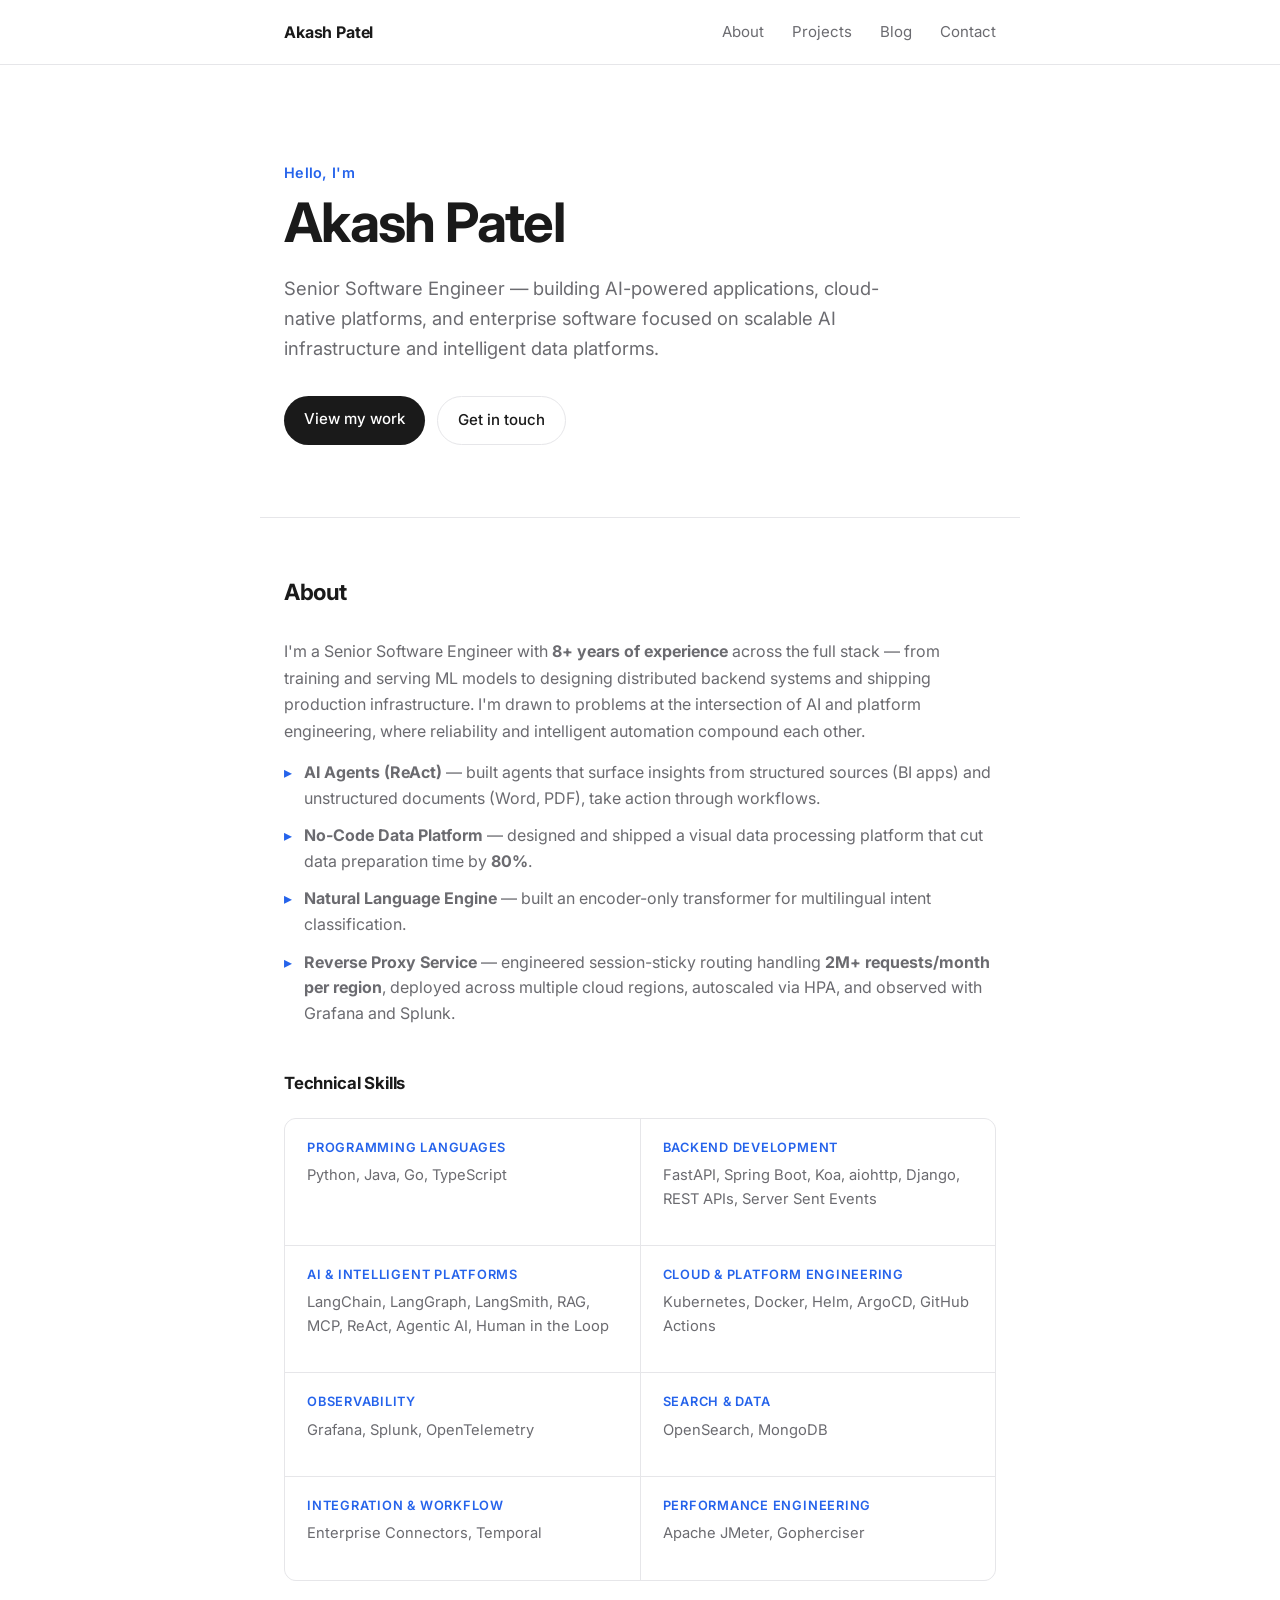
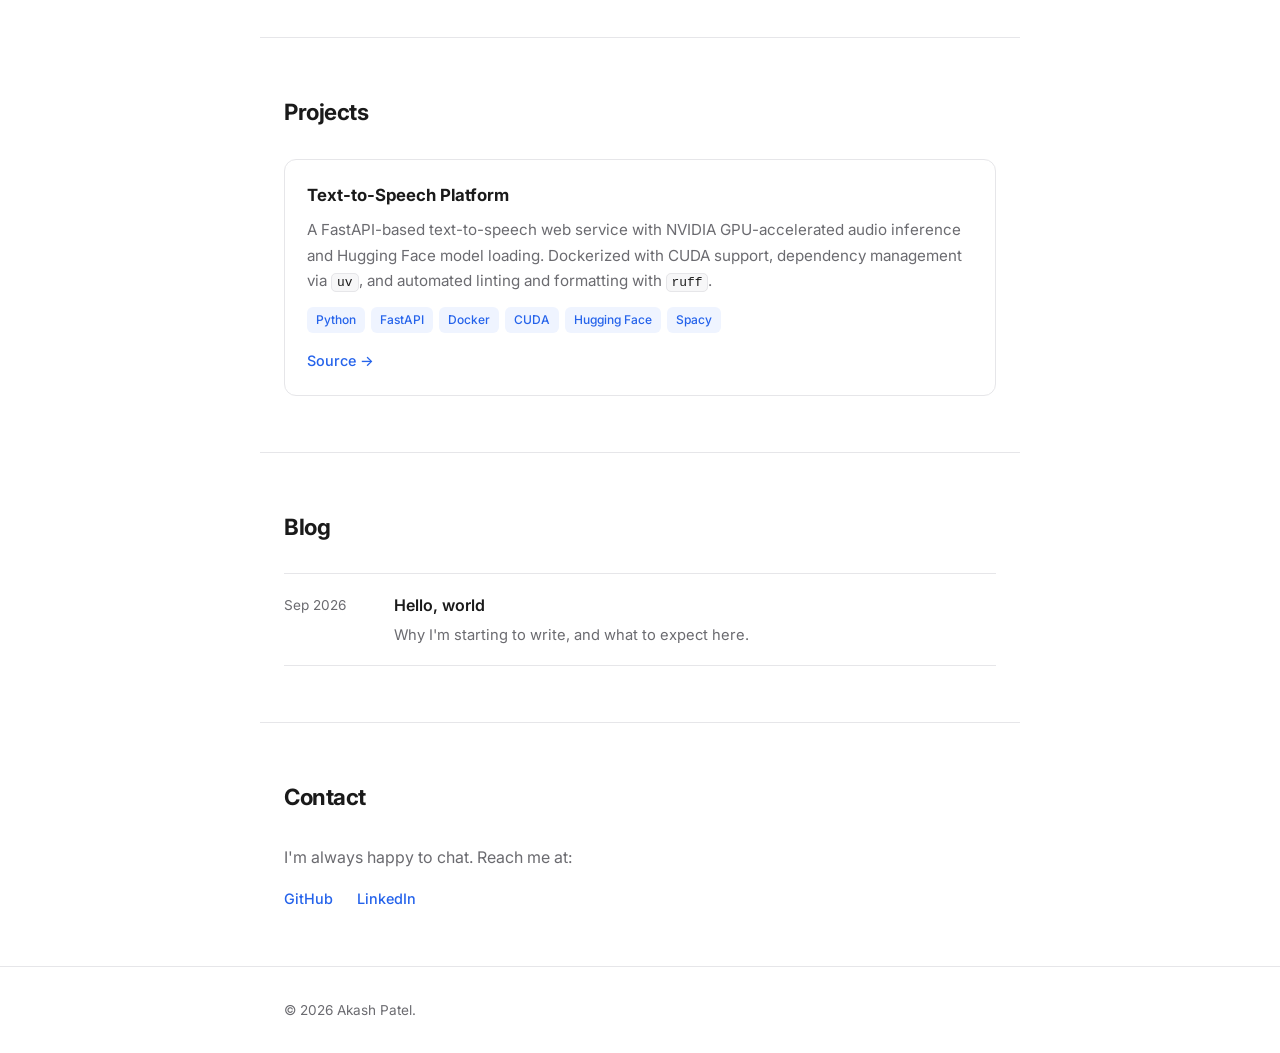
==== index.html @ 1980b05e "Add portfolio site: hero, about, projects, blog, contact" ====
<!DOCTYPE html>
<html lang="en">
<head>
  <meta charset="UTF-8" />
  <meta name="viewport" content="width=device-width, initial-scale=1.0" />
  <title>Akash Patel — Portfolio</title>
  <meta name="description" content="Akash Patel — Senior Software Engineer. Building scalable AI infrastructure and intelligent data platforms." />
  <link rel="preconnect" href="https://fonts.googleapis.com" />
  <link rel="preconnect" href="https://fonts.gstatic.com" crossorigin />
  <link href="https://fonts.googleapis.com/css2?family=Inter:wght@400;500;600;700&display=swap" rel="stylesheet" />
  <link rel="stylesheet" href="styles.css" />
</head>
<body>
  <header class="site-header">
    <nav class="nav container">
      <a href="#top" class="nav__brand">Akash Patel</a>
      <button class="nav__toggle" aria-label="Toggle navigation" aria-expanded="false">
        <span></span><span></span><span></span>
      </button>
      <ul class="nav__links">
        <li><a href="#about">About</a></li>
        <li><a href="#projects">Projects</a></li>
        <li><a href="#blog">Blog</a></li>
        <li><a href="#contact">Contact</a></li>
      </ul>
    </nav>
  </header>

  <main id="top">
    <!-- Hero -->
    <section class="hero container">
      <p class="hero__eyebrow">Hello, I'm</p>
      <h1 class="hero__title">Akash Patel</h1>
      <p class="hero__subtitle">
        Senior Software Engineer — building AI-powered applications, cloud-native
        platforms, and enterprise software focused on scalable AI infrastructure
        and intelligent data platforms.
      </p>
      <div class="hero__actions">
        <a href="#projects" class="btn btn--primary">View my work</a>
        <a href="#contact" class="btn btn--ghost">Get in touch</a>
      </div>
    </section>

    <!-- About -->
    <section id="about" class="section container">
      <h2 class="section__title">About</h2>
      <div class="about">
        <p>
          I'm a Senior Software Engineer with <strong>8+ years of experience</strong>
          across the full stack — from training and serving ML models to designing
          distributed backend systems and shipping production infrastructure. I'm
          drawn to problems at the intersection of AI and platform engineering, where
          reliability and intelligent automation compound each other.
        </p>
        <ul class="about__highlights">
          <li>
            <strong>AI Agents (ReAct)</strong> — built agents that surface insights
            from structured sources (BI apps) and unstructured documents (Word, PDF),
            take action through workflows.
          </li>
          <li>
            <strong>No-Code Data Platform</strong> — designed and shipped a visual
            data processing platform that cut data preparation time by <strong>80%</strong>.
          </li>
          <li>
            <strong>Natural Language Engine</strong> — built an encoder-only transformer
            for multilingual intent classification.
          </li>
          <li>
            <strong>Reverse Proxy Service</strong> — engineered session-sticky routing
            handling <strong>2M+ requests/month per region</strong>, deployed across
            multiple cloud regions, autoscaled via HPA, and observed with Grafana and Splunk.
          </li>
        </ul>

        <div class="skills">
          <h3 class="skills__title">Technical Skills</h3>
          <div class="skills__grid">
            <div class="skills__group">
              <span class="skills__label">Programming Languages</span>
              <p class="skills__list">Python, Java, Go, TypeScript</p>
            </div>
            <div class="skills__group">
              <span class="skills__label">Backend Development</span>
              <p class="skills__list">FastAPI, Spring Boot, Koa, aiohttp, Django, REST APIs, Server Sent Events</p>
            </div>
            <div class="skills__group">
              <span class="skills__label">AI &amp; Intelligent Platforms</span>
              <p class="skills__list">LangChain, LangGraph, LangSmith, RAG, MCP, ReAct, Agentic AI, Human in the Loop</p>
            </div>
            <div class="skills__group">
              <span class="skills__label">Cloud &amp; Platform Engineering</span>
              <p class="skills__list">Kubernetes, Docker, Helm, ArgoCD, GitHub Actions</p>
            </div>
            <div class="skills__group">
              <span class="skills__label">Observability</span>
              <p class="skills__list">Grafana, Splunk, OpenTelemetry</p>
            </div>
            <div class="skills__group">
              <span class="skills__label">Search &amp; Data</span>
              <p class="skills__list">OpenSearch, MongoDB</p>
            </div>
            <div class="skills__group">
              <span class="skills__label">Integration &amp; Workflow</span>
              <p class="skills__list">Enterprise Connectors, Temporal</p>
            </div>
            <div class="skills__group">
              <span class="skills__label">Performance Engineering</span>
              <p class="skills__list">Apache JMeter, Gopherciser</p>
            </div>
          </div>
        </div>
      </div>
    </section>

    <!-- Projects -->
    <section id="projects" class="section container">
      <h2 class="section__title">Projects</h2>
      <div class="grid">
        <article class="card">
          <h3 class="card__title">Text-to-Speech Platform</h3>
          <p class="card__desc">
            A FastAPI-based text-to-speech web service with NVIDIA GPU-accelerated
            audio inference and Hugging Face model loading. Dockerized with CUDA
            support, dependency management via <code>uv</code>, and automated
            linting and formatting with <code>ruff</code>.
          </p>
          <ul class="tags">
            <li>Python</li><li>FastAPI</li><li>Docker</li><li>CUDA</li><li>Hugging Face</li><li>Spacy</li>
          </ul>
          <div class="card__links">
            <a href="https://github.com/akash306/text-to-speech" class="link" target="_blank" rel="noopener">Source →</a>
          </div>
        </article>
      </div>
    </section>

    <!-- Blog -->
    <section id="blog" class="section container">
      <h2 class="section__title">Blog</h2>
      <ul class="posts">
        <li class="post">
          <a href="posts/hello-world.html">
            <span class="post__date">Sep 2026</span>
            <span class="post__title">Hello, world</span>
            <span class="post__excerpt">Why I'm starting to write, and what to expect here.</span>
          </a>
        </li>
      </ul>
    </section>

    <!-- Contact -->
    <section id="contact" class="section container">
      <h2 class="section__title">Contact</h2>
      <p class="contact__text">I'm always happy to chat. Reach me at:</p>
      <div class="contact__links">
        <!-- <a href="mailto:hello@example.com" class="link">Email</a> -->
        <a href="https://github.com/akash306" class="link" target="_blank" rel="noopener">GitHub</a>
        <a href="https://www.linkedin.com/in/akash-patel-6670a4119" class="link" target="_blank" rel="noopener">LinkedIn</a>
      </div>
    </section>
  </main>

  <footer class="site-footer">
    <div class="container">
      <p>© <span id="year"></span> Akash Patel.</p>
    </div>
  </footer>

  <script src="script.js"></script>
</body>
</html>
---- styles.css ----
:root {
  --bg: #ffffff;
  --bg-soft: #f7f7f8;
  --text: #1a1a1a;
  --text-muted: #6b6b70;
  --border: #e6e6e9;
  --accent: #2563eb;
  --accent-soft: #eff4ff;
  --radius: 12px;
  --max-width: 760px;
}

* { box-sizing: border-box; }

html { scroll-behavior: smooth; }

body {
  margin: 0;
  font-family: "Inter", -apple-system, BlinkMacSystemFont, "Segoe UI", sans-serif;
  background: var(--bg);
  color: var(--text);
  line-height: 1.65;
  -webkit-font-smoothing: antialiased;
}

.container {
  width: 100%;
  max-width: var(--max-width);
  margin: 0 auto;
  padding: 0 24px;
}

a { color: inherit; text-decoration: none; }

/* Header */
.site-header {
  position: sticky;
  top: 0;
  z-index: 50;
  background: rgba(255, 255, 255, 0.85);
  backdrop-filter: saturate(180%) blur(12px);
  border-bottom: 1px solid var(--border);
}

.nav {
  display: flex;
  align-items: center;
  justify-content: space-between;
  height: 64px;
}

.nav__brand {
  font-weight: 700;
  letter-spacing: -0.01em;
}

.nav__links {
  display: flex;
  gap: 28px;
  list-style: none;
  margin: 0;
  padding: 0;
  font-size: 0.94rem;
}

.nav__links a {
  color: var(--text-muted);
  transition: color 0.15s ease;
}

.nav__links a:hover { color: var(--text); }

.nav__toggle {
  display: none;
  flex-direction: column;
  gap: 5px;
  background: none;
  border: 0;
  cursor: pointer;
  padding: 8px;
}

.nav__toggle span {
  display: block;
  width: 20px;
  height: 2px;
  background: var(--text);
  border-radius: 2px;
}

/* Hero */
.hero {
  padding: 96px 24px 72px;
}

.hero__eyebrow {
  margin: 0 0 8px;
  color: var(--accent);
  font-weight: 600;
  font-size: 0.9rem;
  letter-spacing: 0.02em;
}

.hero__title {
  margin: 0;
  font-size: clamp(2.4rem, 6vw, 3.4rem);
  line-height: 1.1;
  letter-spacing: -0.03em;
}

.hero__subtitle {
  margin: 20px 0 0;
  font-size: 1.15rem;
  color: var(--text-muted);
  max-width: 52ch;
}

.hero__actions {
  display: flex;
  gap: 12px;
  margin-top: 32px;
  flex-wrap: wrap;
}

/* Buttons */
.btn {
  display: inline-block;
  padding: 11px 20px;
  border-radius: 999px;
  font-size: 0.94rem;
  font-weight: 500;
  transition: transform 0.15s ease, background 0.15s ease, border-color 0.15s ease;
}

.btn:hover { transform: translateY(-1px); }

.btn--primary {
  background: var(--text);
  color: #fff;
}

.btn--primary:hover { background: #000; }

.btn--ghost {
  border: 1px solid var(--border);
  color: var(--text);
}

.btn--ghost:hover { border-color: var(--text); }

/* Sections */
.section {
  padding: 56px 24px;
  border-top: 1px solid var(--border);
}

.section__title {
  margin: 0 0 28px;
  font-size: 1.4rem;
  letter-spacing: -0.02em;
}

/* About */
.about p {
  margin: 0 0 16px;
  color: var(--text-muted);
}

.about__highlights {
  list-style: none;
  padding: 0;
  margin: 0 0 16px;
  display: flex;
  flex-direction: column;
  gap: 12px;
}

.about__highlights li {
  padding-left: 20px;
  position: relative;
  color: var(--text-muted);
  line-height: 1.6;
}

.about__highlights li::before {
  content: "▸";
  position: absolute;
  left: 0;
  color: var(--accent);
}

.skills {
  margin: 44px 0 0;
}

.skills__title {
  margin: 0 0 4px;
  font-size: 1.05rem;
  letter-spacing: -0.01em;
}

.skills__grid {
  display: grid;
  grid-template-columns: repeat(2, minmax(0, 1fr));
  gap: 1px;
  margin-top: 20px;
  background: var(--border);
  border: 1px solid var(--border);
  border-radius: var(--radius);
  overflow: hidden;
}

.skills__group {
  background: var(--bg);
  padding: 18px 22px;
}

.skills__label {
  display: block;
  font-size: 0.8rem;
  font-weight: 600;
  letter-spacing: 0.06em;
  text-transform: uppercase;
  color: var(--accent);
  margin-bottom: 6px;
}

.skills__list {
  margin: 0;
  font-size: 0.92rem;
  color: var(--text-muted);
  line-height: 1.6;
}

@media (max-width: 640px) {
  .skills__grid { grid-template-columns: 1fr; }
}

/* Projects */
.grid {
  display: grid;
  gap: 16px;
}

.card {
  border: 1px solid var(--border);
  border-radius: var(--radius);
  padding: 22px;
  transition: border-color 0.15s ease, box-shadow 0.15s ease;
}

.card:hover {
  border-color: #d0d0d6;
  box-shadow: 0 6px 24px rgba(0, 0, 0, 0.05);
}

.card__title {
  margin: 0 0 8px;
  font-size: 1.05rem;
}

.card__desc {
  margin: 0 0 14px;
  color: var(--text-muted);
  font-size: 0.95rem;
}

.card__desc code {
  font-family: ui-monospace, SFMono-Regular, "SF Mono", Menlo, monospace;
  font-size: 0.85em;
  padding: 1px 5px;
  border-radius: 5px;
  background: var(--bg-soft);
  border: 1px solid var(--border);
  color: var(--text);
}

.tags {
  display: flex;
  flex-wrap: wrap;
  gap: 6px;
  list-style: none;
  margin: 0 0 16px;
  padding: 0;
}

.tags li {
  font-size: 0.75rem;
  padding: 3px 9px;
  border-radius: 6px;
  background: var(--accent-soft);
  color: var(--accent);
  font-weight: 500;
}

.card__links {
  display: flex;
  gap: 18px;
}

.link {
  color: var(--accent);
  font-size: 0.9rem;
  font-weight: 500;
}

.link:hover { text-decoration: underline; }

/* Blog */
.posts {
  list-style: none;
  margin: 0;
  padding: 0;
}

.post a {
  display: grid;
  grid-template-columns: 90px 1fr;
  gap: 4px 20px;
  padding: 18px 0;
  border-bottom: 1px solid var(--border);
  transition: opacity 0.15s ease;
}

.post:first-child a { border-top: 1px solid var(--border); }

.post a:hover { opacity: 0.7; }

.post__date {
  grid-row: span 2;
  color: var(--text-muted);
  font-size: 0.85rem;
  padding-top: 2px;
}

.post__title {
  font-weight: 600;
}

.post__excerpt {
  color: var(--text-muted);
  font-size: 0.92rem;
}

/* Contact */
.contact__text {
  color: var(--text-muted);
  margin: 0 0 16px;
}

.contact__links {
  display: flex;
  gap: 24px;
  flex-wrap: wrap;
}

/* Footer */
.site-footer {
  border-top: 1px solid var(--border);
  padding: 32px 0;
  color: var(--text-muted);
  font-size: 0.85rem;
}

.site-footer p { margin: 0; }

/* Article (blog post) */
.article {
  padding: 64px 24px 80px;
}

.article__back {
  font-size: 0.9rem;
  color: var(--text-muted);
}

.article__back:hover { color: var(--text); }

.article h1 {
  margin: 24px 0 8px;
  font-size: clamp(1.8rem, 5vw, 2.4rem);
  letter-spacing: -0.02em;
}

.article__meta {
  color: var(--text-muted);
  font-size: 0.9rem;
  margin: 0 0 32px;
}

.article p { color: #333; }

/* Mobile */
@media (max-width: 640px) {
  .nav__toggle { display: flex; }

  .nav__links {
    position: absolute;
    top: 64px;
    left: 0;
    right: 0;
    flex-direction: column;
    gap: 0;
    background: #fff;
    border-bottom: 1px solid var(--border);
    padding: 8px 24px 16px;
    display: none;
  }

  .nav__links.is-open { display: flex; }

  .nav__links li { padding: 10px 0; }

  .hero { padding: 64px 24px 48px; }

  .post a { grid-template-columns: 1fr; }

  .post__date { grid-row: auto; }
}
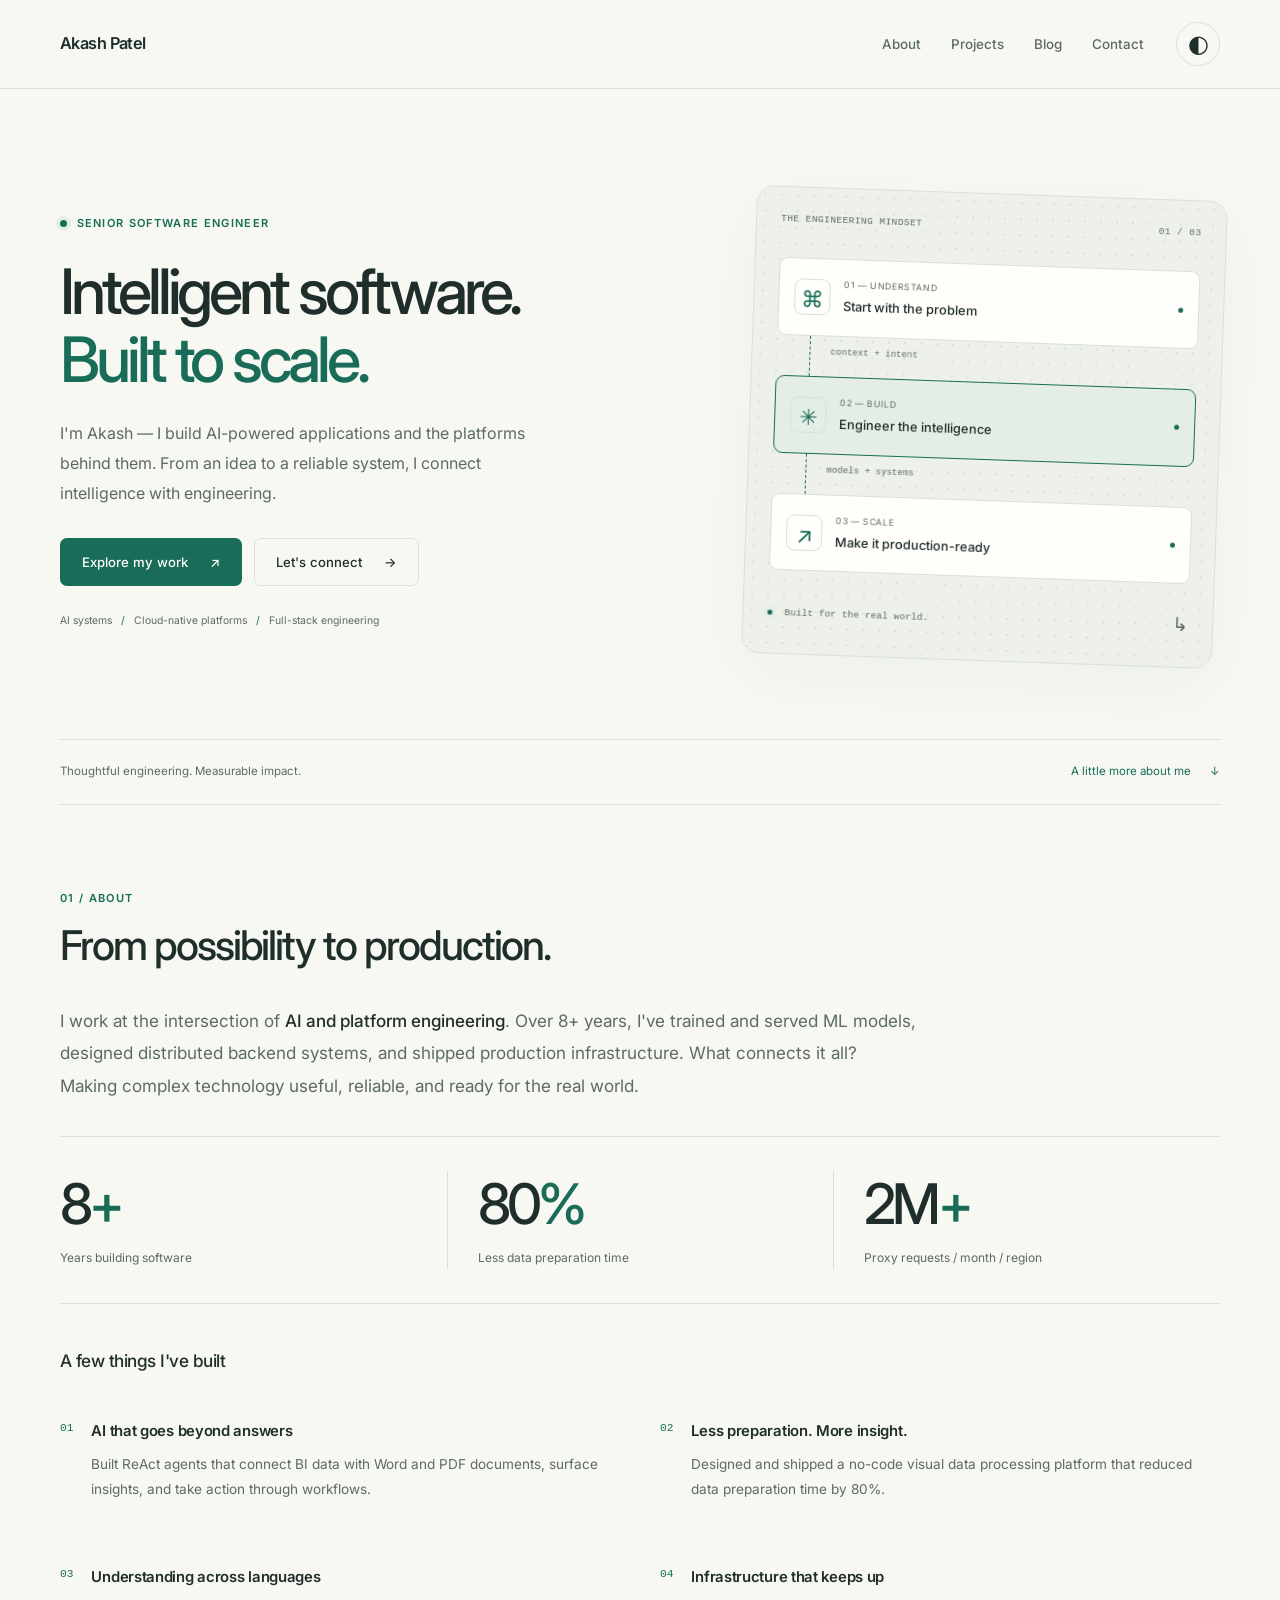
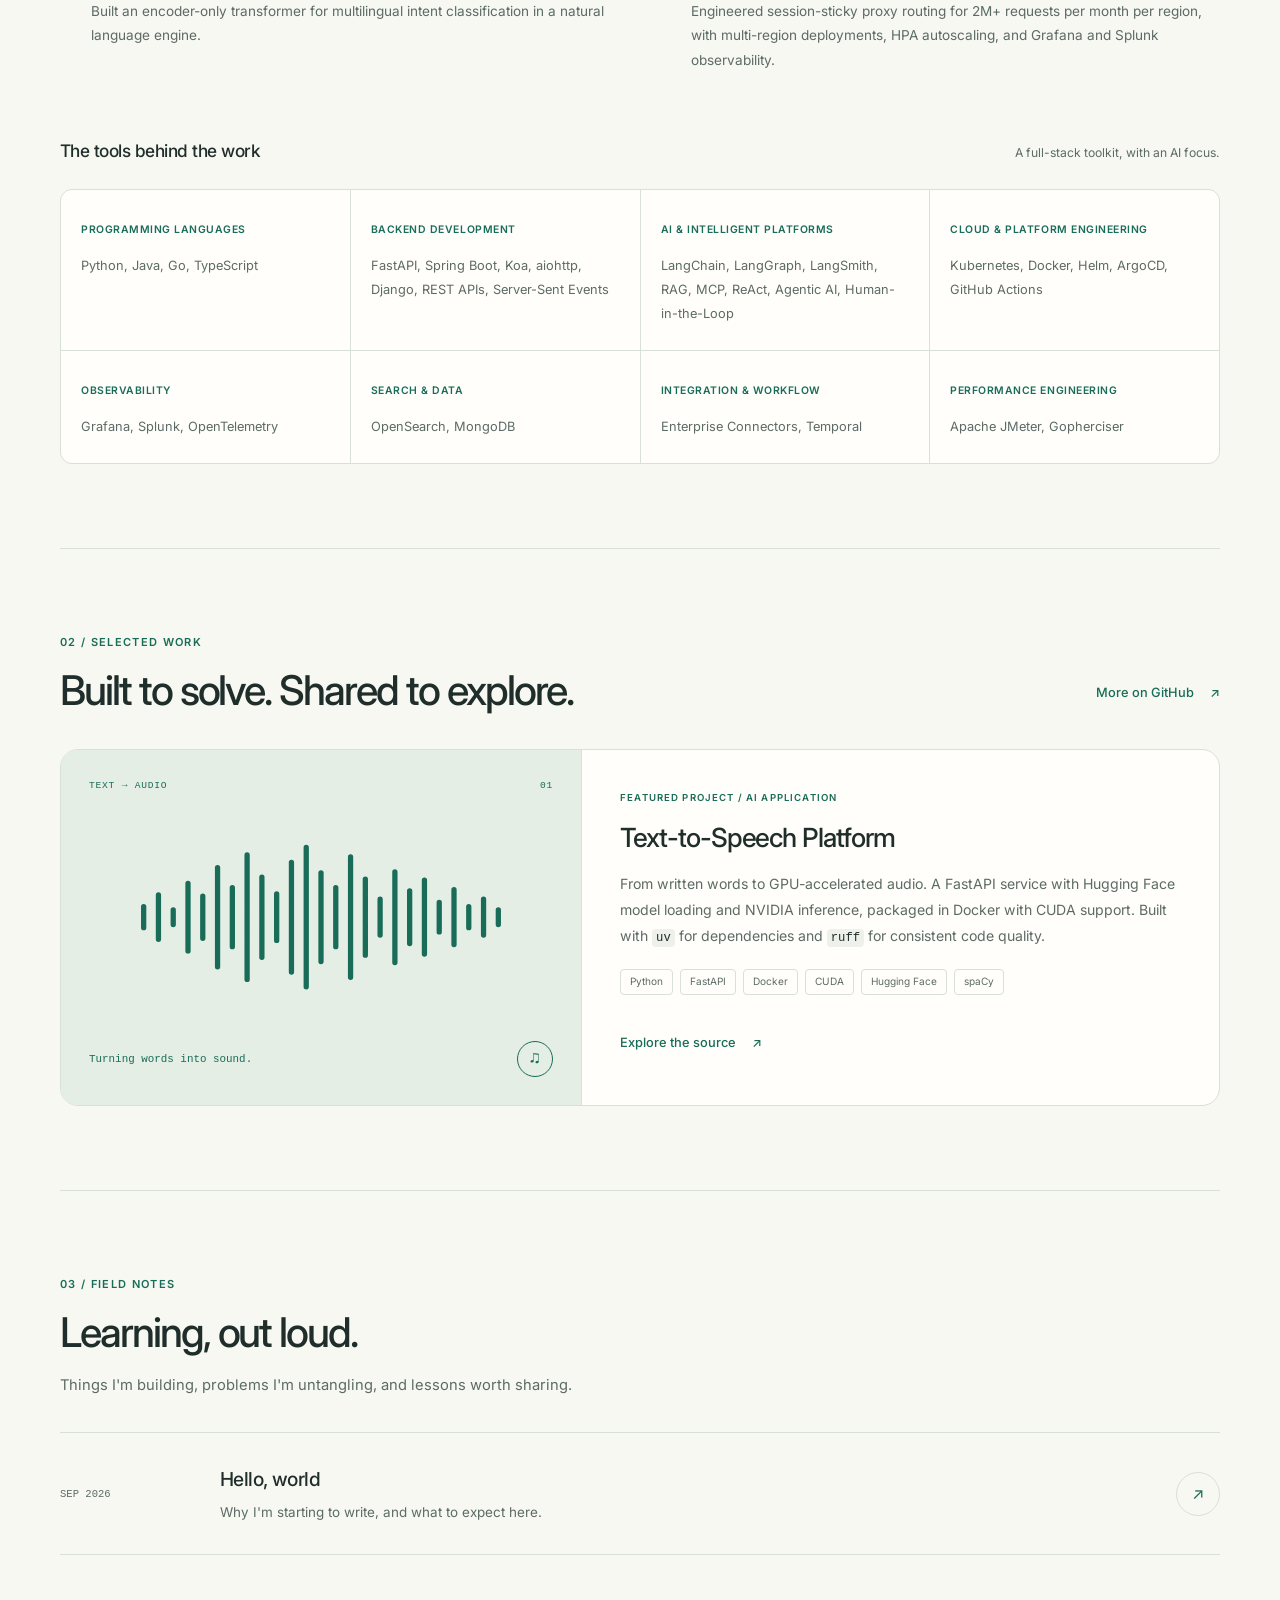
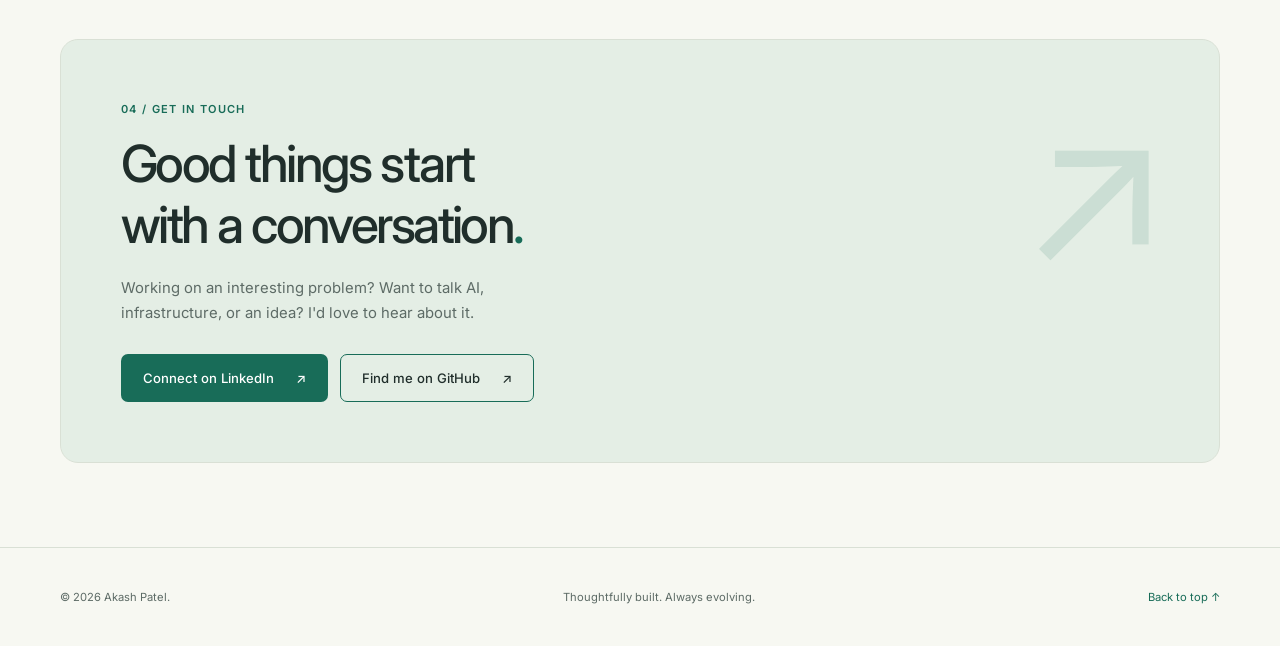
==== commit aed6ee07: "update design" ====
--- a/index.html
+++ b/index.html
@@ -3,79 +3,107 @@
 <head>
   <meta charset="UTF-8" />
   <meta name="viewport" content="width=device-width, initial-scale=1.0" />
-  <title>Akash Patel — Portfolio</title>
+  <title>Akash Patel — Software &amp; AI Engineer</title>
   <meta name="description" content="Akash Patel — Senior Software Engineer. Building scalable AI infrastructure and intelligent data platforms." />
+  <meta name="color-scheme" content="light dark" />
+  <meta name="theme-color" content="#f7f8f2" />
+  <link rel="canonical" href="https://akash306.github.io/" />
+  <meta property="og:type" content="website" />
+  <meta property="og:title" content="Akash Patel — Software &amp; AI Engineer" />
+  <meta property="og:description" content="Intelligent software, built to scale. Explore my work in AI, distributed systems, and platform engineering." />
+  <meta property="og:url" content="https://akash306.github.io/" />
+  <meta name="twitter:card" content="summary" />
+  <script src="theme.js"></script>
   <link rel="preconnect" href="https://fonts.googleapis.com" />
   <link rel="preconnect" href="https://fonts.gstatic.com" crossorigin />
   <link href="https://fonts.googleapis.com/css2?family=Inter:wght@400;500;600;700&display=swap" rel="stylesheet" />
   <link rel="stylesheet" href="styles.css" />
 </head>
 <body>
+  <a class="skip-link" href="#top">Skip to content</a>
   <header class="site-header">
-    <nav class="nav container">
+    <nav class="nav container" aria-label="Main navigation">
       <a href="#top" class="nav__brand">Akash Patel</a>
-      <button class="nav__toggle" aria-label="Toggle navigation" aria-expanded="false">
-        <span></span><span></span><span></span>
-      </button>
-      <ul class="nav__links">
+      <ul class="nav__links" id="nav-links">
         <li><a href="#about">About</a></li>
         <li><a href="#projects">Projects</a></li>
         <li><a href="#blog">Blog</a></li>
         <li><a href="#contact">Contact</a></li>
       </ul>
+      <div class="nav__controls">
+        <button class="theme-toggle" type="button" aria-label="Switch to dark theme" hidden><span aria-hidden="true">◐</span></button>
+        <button class="nav__toggle" type="button" aria-label="Open navigation" aria-expanded="false" aria-controls="nav-links">
+          <span></span><span></span>
+        </button>
+      </div>
     </nav>
   </header>
 
-  <main id="top">
+  <main id="top" tabindex="-1">
     <!-- Hero -->
     <section class="hero container">
-      <p class="hero__eyebrow">Hello, I'm</p>
-      <h1 class="hero__title">Akash Patel</h1>
-      <p class="hero__subtitle">
-        Senior Software Engineer — building AI-powered applications, cloud-native
-        platforms, and enterprise software focused on scalable AI infrastructure
-        and intelligent data platforms.
-      </p>
-      <div class="hero__actions">
-        <a href="#projects" class="btn btn--primary">View my work</a>
-        <a href="#contact" class="btn btn--ghost">Get in touch</a>
-      </div>
+      <div class="hero__content">
+        <p class="hero__eyebrow"><span class="status-dot" aria-hidden="true"></span> Senior Software Engineer</p>
+        <h1 class="hero__title">Intelligent software.<br><span>Built to scale.</span></h1>
+        <p class="hero__subtitle">
+          I'm Akash — I build AI-powered applications and the platforms behind them.
+          From an idea to a reliable system, I connect intelligence with engineering.
+        </p>
+        <div class="hero__actions">
+          <a href="#projects" class="btn btn--primary">Explore my work <span aria-hidden="true">↗</span></a>
+          <a href="#contact" class="btn btn--ghost">Let's connect <span aria-hidden="true">→</span></a>
+        </div>
+        <p class="hero__note">AI systems <span aria-hidden="true">/</span> Cloud-native platforms <span aria-hidden="true">/</span> Full-stack engineering</p>
+      </div>
+      <div class="system-visual" aria-hidden="true">
+        <div class="system-visual__top"><span>THE ENGINEERING MINDSET</span><span>01 / 03</span></div>
+        <div class="system-node"><span class="node-icon">⌘</span><div><small>01 — UNDERSTAND</small><strong>Start with the problem</strong></div><span class="node-dot"></span></div>
+        <div class="system-connector"><span>context + intent</span></div>
+        <div class="system-node system-node--accent"><span class="node-icon">✳</span><div><small>02 — BUILD</small><strong>Engineer the intelligence</strong></div><span class="node-dot"></span></div>
+        <div class="system-connector"><span>models + systems</span></div>
+        <div class="system-node"><span class="node-icon">↗</span><div><small>03 — SCALE</small><strong>Make it production-ready</strong></div><span class="node-dot"></span></div>
+        <div class="system-visual__bottom"><span class="status-dot"></span> Built for the real world.<span>↳</span></div>
+      </div>
+      <div class="hero__bottom"><span>Thoughtful engineering. Measurable impact.</span><a href="#about">A little more about me <span aria-hidden="true">↓</span></a></div>
     </section>
 
     <!-- About -->
     <section id="about" class="section container">
-      <h2 class="section__title">About</h2>
+      <div class="section__heading"><p class="section__eyebrow">01 / ABOUT</p><h2 class="section__title">From possibility to production.</h2></div>
       <div class="about">
-        <p>
-          I'm a Senior Software Engineer with <strong>8+ years of experience</strong>
-          across the full stack — from training and serving ML models to designing
-          distributed backend systems and shipping production infrastructure. I'm
-          drawn to problems at the intersection of AI and platform engineering, where
-          reliability and intelligent automation compound each other.
+        <p class="about__intro">
+          I work at the intersection of <strong>AI and platform engineering</strong>.
+          Over 8+ years, I've trained and served ML models, designed distributed
+          backend systems, and shipped production infrastructure. What connects
+          it all? Making complex technology useful, reliable, and ready for the real world.
         </p>
+        <div class="metrics" aria-label="Career highlights">
+          <div class="metric"><strong>8<span>+</span></strong><span>Years building software</span></div>
+          <div class="metric"><strong>80<span>%</span></strong><span>Less data preparation time</span></div>
+          <div class="metric"><strong>2M<span>+</span></strong><span>Proxy requests / month / region</span></div>
+        </div>
+        <h3 class="subsection-title">A few things I've built</h3>
         <ul class="about__highlights">
           <li>
-            <strong>AI Agents (ReAct)</strong> — built agents that surface insights
-            from structured sources (BI apps) and unstructured documents (Word, PDF),
-            take action through workflows.
-          </li>
-          <li>
-            <strong>No-Code Data Platform</strong> — designed and shipped a visual
-            data processing platform that cut data preparation time by <strong>80%</strong>.
-          </li>
-          <li>
-            <strong>Natural Language Engine</strong> — built an encoder-only transformer
-            for multilingual intent classification.
-          </li>
-          <li>
-            <strong>Reverse Proxy Service</strong> — engineered session-sticky routing
-            handling <strong>2M+ requests/month per region</strong>, deployed across
-            multiple cloud regions, autoscaled via HPA, and observed with Grafana and Splunk.
+            <span class="highlight-number" aria-hidden="true">01</span>
+            <div><strong>AI that goes beyond answers</strong><p>Built ReAct agents that connect BI data with Word and PDF documents, surface insights, and take action through workflows.</p></div>
+          </li>
+          <li>
+            <span class="highlight-number" aria-hidden="true">02</span>
+            <div><strong>Less preparation. More insight.</strong><p>Designed and shipped a no-code visual data processing platform that reduced data preparation time by 80%.</p></div>
+          </li>
+          <li>
+            <span class="highlight-number" aria-hidden="true">03</span>
+            <div><strong>Understanding across languages</strong><p>Built an encoder-only transformer for multilingual intent classification in a natural language engine.</p></div>
+          </li>
+          <li>
+            <span class="highlight-number" aria-hidden="true">04</span>
+            <div><strong>Infrastructure that keeps up</strong><p>Engineered session-sticky proxy routing for 2M+ requests per month per region, with multi-region deployments, HPA autoscaling, and Grafana and Splunk observability.</p></div>
           </li>
         </ul>
 
         <div class="skills">
-          <h3 class="skills__title">Technical Skills</h3>
+          <div class="skills__heading"><h3 class="skills__title">The tools behind the work</h3><span>A full-stack toolkit, with an AI focus.</span></div>
           <div class="skills__grid">
             <div class="skills__group">
               <span class="skills__label">Programming Languages</span>
@@ -83,11 +111,11 @@
             </div>
             <div class="skills__group">
               <span class="skills__label">Backend Development</span>
-              <p class="skills__list">FastAPI, Spring Boot, Koa, aiohttp, Django, REST APIs, Server Sent Events</p>
+              <p class="skills__list">FastAPI, Spring Boot, Koa, aiohttp, Django, REST APIs, Server-Sent Events</p>
             </div>
             <div class="skills__group">
               <span class="skills__label">AI &amp; Intelligent Platforms</span>
-              <p class="skills__list">LangChain, LangGraph, LangSmith, RAG, MCP, ReAct, Agentic AI, Human in the Loop</p>
+              <p class="skills__list">LangChain, LangGraph, LangSmith, RAG, MCP, ReAct, Agentic AI, Human-in-the-Loop</p>
             </div>
             <div class="skills__group">
               <span class="skills__label">Cloud &amp; Platform Engineering</span>
@@ -116,21 +144,29 @@
 
     <!-- Projects -->
     <section id="projects" class="section container">
-      <h2 class="section__title">Projects</h2>
+      <div class="section__heading section__heading--split"><div><p class="section__eyebrow">02 / SELECTED WORK</p><h2 class="section__title">Built to solve. Shared to explore.</h2></div><a href="https://github.com/akash306" class="link" target="_blank" rel="noopener noreferrer">More on GitHub <span aria-hidden="true">↗</span><span class="sr-only"> (opens in a new tab)</span></a></div>
       <div class="grid">
         <article class="card">
+          <div class="project-visual" aria-hidden="true">
+            <div class="project-visual__label"><span>TEXT → AUDIO</span><span>01</span></div>
+            <svg class="waveform" viewBox="0 0 360 150" fill="none"><path d="M12 65v20M26 54v42M40 68v14M54 43v64M68 55v40M82 28v94M96 47v56M110 16v118M124 37v76M138 53v44M152 23v104M166 9v132M180 33v84M194 47v56M208 18v114M222 39v72M236 58v34M250 32v86M264 50v50M278 40v70M292 61v28M306 49v52M320 65v20M334 58v34M348 68v14" stroke="currentColor" stroke-width="5" stroke-linecap="round"/></svg>
+            <div class="project-visual__footer"><span>Turning words into sound.</span><span class="audio-icon">♫</span></div>
+          </div>
+          <div class="card__body">
+          <p class="section__eyebrow">FEATURED PROJECT / AI APPLICATION</p>
           <h3 class="card__title">Text-to-Speech Platform</h3>
           <p class="card__desc">
-            A FastAPI-based text-to-speech web service with NVIDIA GPU-accelerated
-            audio inference and Hugging Face model loading. Dockerized with CUDA
-            support, dependency management via <code>uv</code>, and automated
-            linting and formatting with <code>ruff</code>.
+            From written words to GPU-accelerated audio. A FastAPI service with
+            Hugging Face model loading and NVIDIA inference, packaged in Docker
+            with CUDA support. Built with <code>uv</code> for dependencies and
+            <code>ruff</code> for consistent code quality.
           </p>
           <ul class="tags">
-            <li>Python</li><li>FastAPI</li><li>Docker</li><li>CUDA</li><li>Hugging Face</li><li>Spacy</li>
+            <li>Python</li><li>FastAPI</li><li>Docker</li><li>CUDA</li><li>Hugging Face</li><li>spaCy</li>
           </ul>
           <div class="card__links">
-            <a href="https://github.com/akash306/text-to-speech" class="link" target="_blank" rel="noopener">Source →</a>
+            <a href="https://github.com/akash306/text-to-speech" class="link" target="_blank" rel="noopener noreferrer">Explore the source <span aria-hidden="true">↗</span><span class="sr-only"> (opens in a new tab)</span></a>
+          </div>
           </div>
         </article>
       </div>
@@ -138,13 +174,13 @@
 
     <!-- Blog -->
     <section id="blog" class="section container">
-      <h2 class="section__title">Blog</h2>
+      <div class="section__heading"><p class="section__eyebrow">03 / FIELD NOTES</p><h2 class="section__title">Learning, out loud.</h2><p class="section__description">Things I'm building, problems I'm untangling, and lessons worth sharing.</p></div>
       <ul class="posts">
         <li class="post">
           <a href="posts/hello-world.html">
-            <span class="post__date">Sep 2026</span>
-            <span class="post__title">Hello, world</span>
-            <span class="post__excerpt">Why I'm starting to write, and what to expect here.</span>
+            <time class="post__date" datetime="2026-09">SEP 2026</time>
+            <div class="post__content"><h3 class="post__title">Hello, world</h3><p class="post__excerpt">Why I'm starting to write, and what to expect here.</p></div>
+            <span class="post__arrow" aria-hidden="true">↗</span>
           </a>
         </li>
       </ul>
@@ -152,19 +188,23 @@
 
     <!-- Contact -->
     <section id="contact" class="section container">
-      <h2 class="section__title">Contact</h2>
-      <p class="contact__text">I'm always happy to chat. Reach me at:</p>
+      <div class="contact-panel">
+      <p class="section__eyebrow">04 / GET IN TOUCH</p>
+      <h2 class="section__title">Good things start<br>with a conversation<span>.</span></h2>
+      <p class="contact__text">Working on an interesting problem? Want to talk AI, infrastructure, or an idea? I'd love to hear about it.</p>
       <div class="contact__links">
-        <!-- <a href="mailto:hello@example.com" class="link">Email</a> -->
-        <a href="https://github.com/akash306" class="link" target="_blank" rel="noopener">GitHub</a>
-        <a href="https://www.linkedin.com/in/akash-patel-6670a4119" class="link" target="_blank" rel="noopener">LinkedIn</a>
+        <a href="https://www.linkedin.com/in/akash-patel-6670a4119" class="btn btn--primary" target="_blank" rel="noopener noreferrer">Connect on LinkedIn <span aria-hidden="true">↗</span><span class="sr-only"> (opens in a new tab)</span></a>
+        <a href="https://github.com/akash306" class="btn btn--ghost" target="_blank" rel="noopener noreferrer">Find me on GitHub <span aria-hidden="true">↗</span><span class="sr-only"> (opens in a new tab)</span></a>
+      </div>
       </div>
     </section>
   </main>
 
   <footer class="site-footer">
-    <div class="container">
-      <p>© <span id="year"></span> Akash Patel.</p>
+    <div class="container footer__inner">
+      <p>© <span id="year">2026</span> Akash Patel.</p>
+      <p>Thoughtfully built. Always evolving.</p>
+      <a href="#top" class="footer__top">Back to top ↑</a>
     </div>
   </footer>
 
--- a/styles.css
+++ b/styles.css
@@ -1,419 +1,274 @@
 :root {
-  --bg: #ffffff;
-  --bg-soft: #f7f7f8;
-  --text: #1a1a1a;
-  --text-muted: #6b6b70;
-  --border: #e6e6e9;
-  --accent: #2563eb;
-  --accent-soft: #eff4ff;
-  --radius: 12px;
-  --max-width: 760px;
+  color-scheme: light;
+  --bg: #f7f8f2;
+  --surface: #fffefb;
+  --bg-soft: #eef1e9;
+  --text: #202e2b;
+  --text-muted: #5d6b66;
+  --border: #d9e0d5;
+  --accent: #186c58;
+  --accent-soft: #e4eee5;
+  --button-text: #ffffff;
+  --header-bg: #f7f8f2ed;
+  --shadow: 0 20px 65px #24392c0a;
+  --radius: 18px;
+  --max-width: 1160px;
+}
+
+:root[data-theme="dark"] {
+  color-scheme: dark;
+  --bg: #111c19;
+  --surface: #172520;
+  --bg-soft: #1d2e27;
+  --text: #edf2e8;
+  --text-muted: #a8b8af;
+  --border: #32483b;
+  --accent: #a7d9b1;
+  --accent-soft: #253f30;
+  --button-text: #152b20;
+  --header-bg: #111c19ed;
+  --shadow: 0 20px 65px #0000001a;
+}
+
+@media (prefers-color-scheme: dark) {
+  :root:not([data-theme]) {
+    color-scheme: dark;
+    --bg: #111c19;
+    --surface: #172520;
+    --bg-soft: #1d2e27;
+    --text: #edf2e8;
+    --text-muted: #a8b8af;
+    --border: #32483b;
+    --accent: #a7d9b1;
+    --accent-soft: #253f30;
+    --button-text: #152b20;
+    --header-bg: #111c19ed;
+    --shadow: 0 20px 65px #0000001a;
+  }
 }
 
 * { box-sizing: border-box; }
-
-html { scroll-behavior: smooth; }
-
+html { scroll-behavior: smooth; scroll-padding-top: 104px; }
 body {
   margin: 0;
-  font-family: "Inter", -apple-system, BlinkMacSystemFont, "Segoe UI", sans-serif;
   background: var(--bg);
   color: var(--text);
-  line-height: 1.65;
+  font-family: "Inter", -apple-system, BlinkMacSystemFont, "Segoe UI", sans-serif;
+  line-height: 1.7;
   -webkit-font-smoothing: antialiased;
 }
-
-.container {
-  width: 100%;
-  max-width: var(--max-width);
-  margin: 0 auto;
-  padding: 0 24px;
-}
-
+::selection { background: var(--accent); color: var(--button-text); }
 a { color: inherit; text-decoration: none; }
-
-/* Header */
-.site-header {
-  position: sticky;
-  top: 0;
-  z-index: 50;
-  background: rgba(255, 255, 255, 0.85);
-  backdrop-filter: saturate(180%) blur(12px);
-  border-bottom: 1px solid var(--border);
-}
-
-.nav {
-  display: flex;
-  align-items: center;
-  justify-content: space-between;
-  height: 64px;
-}
-
-.nav__brand {
-  font-weight: 700;
-  letter-spacing: -0.01em;
-}
-
-.nav__links {
-  display: flex;
-  gap: 28px;
-  list-style: none;
-  margin: 0;
-  padding: 0;
-  font-size: 0.94rem;
-}
-
-.nav__links a {
-  color: var(--text-muted);
-  transition: color 0.15s ease;
-}
-
-.nav__links a:hover { color: var(--text); }
-
-.nav__toggle {
-  display: none;
-  flex-direction: column;
-  gap: 5px;
-  background: none;
-  border: 0;
-  cursor: pointer;
-  padding: 8px;
-}
-
-.nav__toggle span {
-  display: block;
-  width: 20px;
-  height: 2px;
-  background: var(--text);
-  border-radius: 2px;
-}
-
-/* Hero */
-.hero {
-  padding: 96px 24px 72px;
-}
-
-.hero__eyebrow {
-  margin: 0 0 8px;
-  color: var(--accent);
-  font-weight: 600;
-  font-size: 0.9rem;
-  letter-spacing: 0.02em;
-}
-
-.hero__title {
-  margin: 0;
-  font-size: clamp(2.4rem, 6vw, 3.4rem);
-  line-height: 1.1;
-  letter-spacing: -0.03em;
-}
-
-.hero__subtitle {
-  margin: 20px 0 0;
-  font-size: 1.15rem;
-  color: var(--text-muted);
-  max-width: 52ch;
-}
-
-.hero__actions {
-  display: flex;
-  gap: 12px;
-  margin-top: 32px;
-  flex-wrap: wrap;
-}
-
-/* Buttons */
-.btn {
-  display: inline-block;
-  padding: 11px 20px;
-  border-radius: 999px;
-  font-size: 0.94rem;
-  font-weight: 500;
-  transition: transform 0.15s ease, background 0.15s ease, border-color 0.15s ease;
-}
-
-.btn:hover { transform: translateY(-1px); }
-
-.btn--primary {
-  background: var(--text);
-  color: #fff;
-}
-
-.btn--primary:hover { background: #000; }
-
-.btn--ghost {
-  border: 1px solid var(--border);
-  color: var(--text);
-}
-
-.btn--ghost:hover { border-color: var(--text); }
-
-/* Sections */
-.section {
-  padding: 56px 24px;
-  border-top: 1px solid var(--border);
-}
-
-.section__title {
-  margin: 0 0 28px;
-  font-size: 1.4rem;
-  letter-spacing: -0.02em;
-}
-
-/* About */
-.about p {
-  margin: 0 0 16px;
-  color: var(--text-muted);
-}
-
-.about__highlights {
-  list-style: none;
-  padding: 0;
-  margin: 0 0 16px;
-  display: flex;
-  flex-direction: column;
-  gap: 12px;
-}
-
-.about__highlights li {
-  padding-left: 20px;
-  position: relative;
-  color: var(--text-muted);
-  line-height: 1.6;
-}
-
-.about__highlights li::before {
-  content: "▸";
-  position: absolute;
-  left: 0;
-  color: var(--accent);
-}
-
-.skills {
-  margin: 44px 0 0;
-}
-
-.skills__title {
-  margin: 0 0 4px;
-  font-size: 1.05rem;
-  letter-spacing: -0.01em;
-}
-
-.skills__grid {
-  display: grid;
-  grid-template-columns: repeat(2, minmax(0, 1fr));
-  gap: 1px;
-  margin-top: 20px;
-  background: var(--border);
-  border: 1px solid var(--border);
-  border-radius: var(--radius);
-  overflow: hidden;
-}
-
-.skills__group {
-  background: var(--bg);
-  padding: 18px 22px;
-}
-
-.skills__label {
-  display: block;
-  font-size: 0.8rem;
-  font-weight: 600;
-  letter-spacing: 0.06em;
-  text-transform: uppercase;
-  color: var(--accent);
-  margin-bottom: 6px;
-}
-
-.skills__list {
-  margin: 0;
-  font-size: 0.92rem;
-  color: var(--text-muted);
-  line-height: 1.6;
-}
-
-@media (max-width: 640px) {
+button { font: inherit; color: inherit; cursor: pointer; }
+button, a { -webkit-tap-highlight-color: transparent; }
+[hidden] { display: none !important; }
+:focus-visible { outline: 3px solid var(--accent); outline-offset: 5px; border-radius: 3px; }
+.container { width: min(100% - 64px, var(--max-width)); margin-inline: auto; }
+.sr-only { position: absolute; width: 1px; height: 1px; padding: 0; margin: -1px; overflow: hidden; clip-path: inset(50%); white-space: nowrap; border: 0; }
+.skip-link { position: fixed; top: 12px; left: 16px; z-index: 100; padding: 12px 20px; background: var(--accent); color: var(--button-text); border-radius: 8px; transform: translateY(-180%); }
+.skip-link:focus { transform: translateY(0); }
+
+/* Navigation */
+.site-header { position: sticky; top: 0; z-index: 50; background: var(--header-bg); backdrop-filter: blur(16px); border-bottom: 1px solid var(--border); }
+.nav { min-height: 88px; display: flex; align-items: center; gap: 32px; }
+.nav__brand { display: inline-flex; align-items: baseline; gap: 1px; font-size: 1.02rem; font-weight: 600; letter-spacing: -.035em; margin-right: auto; white-space: nowrap; }
+.brand-dot { color: var(--accent); }
+.nav__links { display: flex; align-items: center; gap: 30px; list-style: none; margin: 0; padding: 0; font-size: .84rem; font-weight: 500; }
+.nav__links a { display: inline-flex; align-items: center; min-height: 44px; color: var(--text-muted); position: relative; }
+.nav__links a:hover, .nav__links a[aria-current="location"] { color: var(--accent); }
+.nav__links a[aria-current="location"]::after { content: ""; position: absolute; bottom: 2px; left: 0; right: 0; height: 2px; background: var(--accent); }
+.nav__controls { display: flex; gap: 10px; align-items: center; }
+.theme-toggle, .nav__toggle { width: 44px; height: 44px; padding: 0; border: 1px solid var(--border); border-radius: 50%; background: transparent; }
+.theme-toggle { display: grid; place-items: center; font-size: 1.5rem; line-height: 1; }
+.theme-toggle:hover, .nav__toggle:hover { background: var(--accent-soft); border-color: var(--accent); }
+.nav__toggle { display: none; flex-direction: column; justify-content: center; align-items: center; gap: 6px; }
+.nav__toggle span { width: 17px; height: 1.5px; background: var(--text); transition: transform .2s; }
+.nav__toggle[aria-expanded="true"] span:first-child { transform: translateY(3.75px) rotate(45deg); }
+.nav__toggle[aria-expanded="true"] span:last-child { transform: translateY(-3.75px) rotate(-45deg); }
+
+/* Hero and illustrated system diagram */
+.hero { display: grid; grid-template-columns: 1.35fr 1fr; align-items: center; gap: 54px; padding-top: 104px; }
+.hero__eyebrow, .section__eyebrow { margin: 0 0 24px; font-size: .69rem; font-weight: 600; letter-spacing: .12em; color: var(--accent); text-transform: uppercase; }
+.hero__eyebrow { display: flex; align-items: center; gap: 10px; }
+.status-dot { display: inline-block; width: 7px; height: 7px; border-radius: 50%; background: var(--accent); flex: 0 0 auto; box-shadow: 0 0 0 4px var(--accent-soft); }
+.hero__title { margin: 0; font-size: clamp(2.8rem, 4.9vw, 4.3rem); line-height: 1.09; font-weight: 500; letter-spacing: -.065em; }
+.hero__title > span { color: var(--accent); }
+.hero__subtitle { color: var(--text-muted); font-size: 1rem; max-width: 49ch; margin: 26px 0 0; line-height: 1.85; }
+.hero__actions { display: flex; flex-wrap: wrap; gap: 12px; margin-top: 30px; }
+.btn { display: inline-flex; align-items: center; justify-content: center; gap: 22px; min-height: 48px; padding: 11px 21px; border: 1px solid transparent; border-radius: 7px; font-size: .82rem; font-weight: 500; transition: transform .2s, box-shadow .2s, border-color .2s; }
+.btn:hover { transform: translateY(-2px); box-shadow: var(--shadow); }
+.btn--primary { background: var(--accent); color: var(--button-text); }
+.btn--ghost { border-color: var(--border); background: transparent; }
+.btn--ghost:hover { border-color: var(--accent); }
+.hero__note { color: var(--text-muted); margin-top: 26px; font-size: .65rem; }
+.hero__note span { padding: 0 6px; color: var(--accent); }
+.system-visual { padding: 24px; border: 1px solid var(--border); border-radius: var(--radius); background-color: var(--bg-soft); background-image: radial-gradient(var(--border) .8px, transparent .8px); background-size: 16px 16px; box-shadow: var(--shadow); transform: rotate(2deg); }
+.system-visual__top, .system-visual__bottom, .project-visual__label, .project-visual__footer { display: flex; justify-content: space-between; align-items: center; gap: 12px; font-family: ui-monospace, SFMono-Regular, Menlo, monospace; font-size: .6rem; color: var(--text-muted); }
+.system-visual__top { margin-bottom: 30px; letter-spacing: .04em; }
+.system-node { display: flex; align-items: center; gap: 13px; padding: 18px 15px; border: 1px solid var(--border); border-radius: 9px; background: var(--surface); }
+.system-node--accent { border-color: var(--accent); background: var(--accent-soft); }
+.node-icon { width: 36px; height: 36px; display: grid; place-items: center; border: 1px solid var(--border); border-radius: 8px; font-size: 1.4rem; color: var(--accent); flex-shrink: 0; }
+.system-node small { display: block; font-size: .55rem; letter-spacing: .07em; color: var(--text-muted); }
+.system-node strong { display: block; margin-top: 3px; font-size: .8rem; font-weight: 500; }
+.node-dot { width: 5px; height: 5px; margin-left: auto; background: var(--accent); border-radius: 50%; flex-shrink: 0; }
+.system-connector { height: 40px; margin-left: 33px; padding: 10px 0 0 20px; border-left: 1px dashed var(--accent); font: .57rem ui-monospace, SFMono-Regular, Menlo, monospace; color: var(--text-muted); }
+.system-visual__bottom { margin-top: 26px; justify-content: flex-start; }
+.system-visual__bottom > :last-child { margin-left: auto; font-size: 1.2rem; }
+.system-visual__bottom .status-dot { width: 5px; height: 5px; }
+.hero__bottom { grid-column: 1 / -1; display: flex; justify-content: space-between; gap: 20px; border-top: 1px solid var(--border); padding: 22px 0; margin-top: 24px; font-size: .72rem; color: var(--text-muted); }
+.hero__bottom a { color: var(--accent); }
+.hero__bottom a span { margin-left: 16px; }
+
+/* About and skills */
+.section { padding-block: 84px; border-top: 1px solid var(--border); }
+.section__heading { margin-bottom: 34px; }
+.section__eyebrow { margin-bottom: 14px; }
+.section__title { font-size: clamp(1.9rem, 3.2vw, 2.65rem); font-weight: 500; letter-spacing: -.05em; line-height: 1.2; margin: 0; text-wrap: balance; }
+.section__description { color: var(--text-muted); font-size: .92rem; margin: 16px 0 0; }
+.about__intro { color: var(--text-muted); font-size: 1.07rem; line-height: 1.9; max-width: 78ch; margin: 0; }
+.about__intro strong { color: var(--text); font-weight: 500; }
+.metrics { display: grid; grid-template-columns: repeat(3, 1fr); padding-block: 34px; margin-block: 34px 42px; border-block: 1px solid var(--border); }
+.metric { display: flex; flex-direction: column; padding-left: 30px; border-left: 1px solid var(--border); }
+.metric:first-child { padding-left: 0; border-left: 0; }
+.metric > strong { font-size: clamp(2.5rem, 4.5vw, 3.5rem); line-height: 1.2; font-weight: 500; letter-spacing: -.07em; }
+.metric > strong > span { color: var(--accent); }
+.metric > span { font-size: .75rem; color: var(--text-muted); margin-top: 10px; }
+.subsection-title, .skills__title { font-size: 1.08rem; font-weight: 500; letter-spacing: -.03em; margin: 0; }
+.about__highlights { list-style: none; padding: 0; margin: 22px 0 0; display: grid; grid-template-columns: repeat(2, 1fr); gap: 22px 40px; }
+.about__highlights li { display: flex; gap: 18px; padding: 20px 0; }
+.highlight-number { font: .7rem ui-monospace, SFMono-Regular, Menlo, monospace; color: var(--accent); padding-top: 5px; }
+.about__highlights strong { font-size: .93rem; font-weight: 600; letter-spacing: -.02em; }
+.about__highlights p { color: var(--text-muted); font-size: .85rem; line-height: 1.8; margin: 8px 0 0; }
+.skills { margin-top: 44px; }
+.skills__heading { display: flex; justify-content: space-between; align-items: baseline; gap: 16px; }
+.skills__heading > span { color: var(--text-muted); font-size: .76rem; }
+.skills__grid { display: grid; grid-template-columns: repeat(4, minmax(0, 1fr)); gap: 1px; margin-top: 24px; background: var(--border); border: 1px solid var(--border); border-radius: 12px; overflow: hidden; }
+.skills__group { padding: 24px 20px; background: var(--surface); }
+.skills__label { color: var(--accent); font-size: .65rem; font-weight: 600; letter-spacing: .05em; text-transform: uppercase; }
+.skills__list { color: var(--text-muted); font-size: .8rem; line-height: 1.9; margin: 12px 0 0; }
+
+/* Selected project */
+.section__heading--split { display: flex; align-items: end; justify-content: space-between; gap: 30px; }
+.section__heading--split > .link { flex-shrink: 0; }
+.card { display: grid; grid-template-columns: .9fr 1.1fr; overflow: hidden; background: var(--surface); border: 1px solid var(--border); border-radius: var(--radius); transition: box-shadow .2s, border-color .2s; }
+.card:hover { border-color: var(--accent); box-shadow: var(--shadow); }
+.project-visual { min-height: 355px; display: flex; flex-direction: column; justify-content: space-between; padding: 28px; background: var(--accent-soft); border-right: 1px solid var(--border); }
+.project-visual__label { color: var(--accent); letter-spacing: .08em; }
+.waveform { width: 100%; max-width: 380px; align-self: center; color: var(--accent); }
+.project-visual__footer { color: var(--accent); font-size: .68rem; }
+.audio-icon { display: grid; place-items: center; width: 36px; height: 36px; border: 1px solid var(--accent); border-radius: 50%; font-size: 1.1rem; }
+.card__body { padding: 38px; align-self: center; }
+.card__body .section__eyebrow { font-size: .6rem; }
+.card__title { font-size: 1.65rem; font-weight: 500; letter-spacing: -.04em; line-height: 1.3; margin: 0 0 16px; }
+.card__desc { color: var(--text-muted); font-size: .88rem; line-height: 1.85; margin: 0 0 20px; }
+code { font-family: ui-monospace, SFMono-Regular, Menlo, monospace; font-size: .87em; background: var(--bg-soft); padding: 2px 4px; border-radius: 4px; color: var(--text); }
+.tags { display: flex; flex-wrap: wrap; gap: 7px; list-style: none; padding: 0; margin: 0 0 26px; }
+.tags li { padding: 3px 9px; font-size: .63rem; color: var(--text-muted); border: 1px solid var(--border); border-radius: 4px; }
+.link { display: inline-flex; align-items: center; gap: 16px; min-height: 44px; font-size: .8rem; font-weight: 500; color: var(--accent); }
+.link:hover { text-decoration: underline; text-underline-offset: 5px; }
+
+/* Writing and contact */
+.posts { list-style: none; padding: 0; margin: 0; }
+.post a { display: grid; grid-template-columns: 130px 1fr 44px; align-items: center; gap: 30px; padding: 30px 0; border-block: 1px solid var(--border); }
+.post__date { font: .66rem ui-monospace, SFMono-Regular, Menlo, monospace; color: var(--text-muted); }
+.post__title { margin: 0; font-size: 1.2rem; font-weight: 500; letter-spacing: -.03em; }
+.post__excerpt { font-size: .84rem; color: var(--text-muted); margin: 6px 0 0; }
+.post__arrow { display: grid; place-items: center; width: 44px; height: 44px; border-radius: 50%; border: 1px solid var(--border); color: var(--accent); transition: background .2s, transform .2s; }
+.post a:hover .post__arrow { background: var(--accent-soft); transform: translate(2px, -2px); }
+.post a:hover .post__title { color: var(--accent); }
+#contact { border-top: 0; padding-top: 0; }
+.contact-panel { position: relative; overflow: hidden; padding: 60px; background: var(--accent-soft); border: 1px solid var(--border); border-radius: var(--radius); }
+.contact-panel::after { content: "↗"; position: absolute; right: 50px; top: 38px; color: var(--accent); opacity: .12; font-size: 13rem; line-height: 1; pointer-events: none; }
+.contact-panel > * { position: relative; z-index: 1; }
+.contact-panel .section__title { font-size: clamp(2.1rem, 4vw, 3.5rem); }
+.contact-panel .section__title span { color: var(--accent); }
+.contact__text { color: var(--text-muted); font-size: .93rem; max-width: 51ch; margin: 20px 0 28px; }
+.contact__links { display: flex; flex-wrap: wrap; gap: 12px; }
+.contact__links .btn--ghost { border-color: var(--accent); }
+.site-footer { padding: 27px 0; border-top: 1px solid var(--border); font-size: .7rem; color: var(--text-muted); }
+.footer__inner { display: flex; justify-content: space-between; align-items: center; gap: 20px; flex-wrap: wrap; }
+.site-footer p { margin: 0; }
+.footer__top { display: inline-flex; align-items: center; min-height: 44px; color: var(--accent); }
+
+/* Blog article */
+.article { max-width: 740px; padding-block: 72px 100px; min-height: calc(100svh - 186px); }
+.article__back { display: inline-flex; align-items: center; min-height: 44px; font-size: .82rem; color: var(--accent); }
+.article__back:hover { text-decoration: underline; text-underline-offset: 5px; }
+.article .section__eyebrow { margin-top: 42px; }
+.article h1 { font-size: clamp(2.8rem, 6vw, 4rem); letter-spacing: -.06em; line-height: 1.1; font-weight: 500; margin: 0 0 20px; }
+.article__meta { color: var(--text-muted); font-size: .8rem; padding-bottom: 28px; margin-bottom: 32px; border-bottom: 1px solid var(--border); }
+.article__body p { color: var(--text-muted); font-size: 1.05rem; line-height: 1.95; margin: 0 0 24px; }
+.article__body a { color: var(--accent); text-decoration: underline; text-underline-offset: 4px; }
+
+/* Only animate visible content; nothing depends on animation to be readable. */
+@media (prefers-reduced-motion: no-preference) {
+  .hero__content { animation: enter .65s ease-out both; }
+  @keyframes enter { from { opacity: .5; transform: translateY(10px); } to { opacity: 1; transform: translateY(0); } }
+}
+
+@media (max-width: 1000px) {
+  .hero { gap: 32px; padding-top: 72px; }
+  .system-visual { padding: 20px; transform: none; }
+  .system-node { padding: 14px 10px; gap: 9px; }
+  .system-node strong { font-size: .7rem; }
+  .skills__grid { grid-template-columns: repeat(2, minmax(0, 1fr)); }
+  .card__body { padding: 28px; }
+}
+
+@media (max-width: 760px) {
+  .container { width: calc(100% - 40px); }
+  .nav { min-height: 76px; gap: 16px; flex-wrap: wrap; padding-block: 14px; }
+  .nav__brand { font-size: .96rem; }
+  .nav__controls { margin-left: auto; }
+  .nav__links { order: 3; flex-basis: 100%; justify-content: space-between; gap: 12px; }
+  .nav--interactive .nav__toggle { display: flex; }
+  .nav--interactive .nav__links { display: none; }
+  .nav--interactive .nav__links.is-open { display: flex; flex-direction: column; align-items: stretch; gap: 0; padding: 10px 0 4px; }
+  .nav--interactive .nav__links a { display: flex; min-height: 48px; padding: 0 12px; border-radius: 6px; }
+  .nav--interactive .nav__links a:hover { background: var(--accent-soft); }
+  .nav__links a[aria-current="location"]::after { display: none; }
+  .hero { grid-template-columns: 1fr; gap: 38px; padding-top: 56px; }
+  .hero__title { font-size: clamp(2.8rem, 8.6vw, 4.6rem); }
+  .hero__subtitle { max-width: 54ch; }
+  .hero__note { font-size: .61rem; }
+  .system-visual { max-width: 490px; width: 100%; justify-self: center; padding: 24px; }
+  .system-node { padding: 16px; }
+  .system-node strong { font-size: .85rem; }
+  .hero__bottom { margin-top: 0; font-size: .65rem; }
+  .section { padding-block: 56px; }
+  .section__heading--split { align-items: start; flex-direction: column; gap: 14px; }
+  .about__intro { font-size: .96rem; }
+  .metrics { padding-block: 26px; gap: 12px; }
+  .metric { padding-left: 16px; }
+  .metric > strong { font-size: 2.7rem; }
+  .metric > span { font-size: .65rem; }
+  .about__highlights { gap: 6px; grid-template-columns: 1fr; }
+  .skills__heading { flex-direction: column; gap: 6px; }
+  .skills__group { padding: 20px 16px; }
+  .card { grid-template-columns: 1fr; }
+  .project-visual { min-height: 280px; border-right: 0; border-bottom: 1px solid var(--border); }
+  .waveform { max-height: 140px; }
+  .post a { grid-template-columns: 1fr 44px; gap: 12px; }
+  .post__date { grid-column: 1; }
+  .post__content { grid-column: 1; }
+  .post__arrow { grid-column: 2; grid-row: 1 / 3; }
+  .contact-panel { padding: 34px 26px; }
+  .contact-panel::after { right: 12px; top: 28px; font-size: 8rem; }
+  .footer__inner { gap: 6px 20px; }
+  .footer__inner > p:nth-child(2) { display: none; }
+  .article { padding-block: 44px 64px; }
+}
+
+@media (max-width: 380px) {
+  .hero__title { font-size: 2.5rem; }
+  .hero__bottom { flex-direction: column; gap: 8px; }
   .skills__grid { grid-template-columns: 1fr; }
-}
-
-/* Projects */
-.grid {
-  display: grid;
-  gap: 16px;
-}
-
-.card {
-  border: 1px solid var(--border);
-  border-radius: var(--radius);
-  padding: 22px;
-  transition: border-color 0.15s ease, box-shadow 0.15s ease;
-}
-
-.card:hover {
-  border-color: #d0d0d6;
-  box-shadow: 0 6px 24px rgba(0, 0, 0, 0.05);
-}
-
-.card__title {
-  margin: 0 0 8px;
-  font-size: 1.05rem;
-}
-
-.card__desc {
-  margin: 0 0 14px;
-  color: var(--text-muted);
-  font-size: 0.95rem;
-}
-
-.card__desc code {
-  font-family: ui-monospace, SFMono-Regular, "SF Mono", Menlo, monospace;
-  font-size: 0.85em;
-  padding: 1px 5px;
-  border-radius: 5px;
-  background: var(--bg-soft);
-  border: 1px solid var(--border);
-  color: var(--text);
-}
-
-.tags {
-  display: flex;
-  flex-wrap: wrap;
-  gap: 6px;
-  list-style: none;
-  margin: 0 0 16px;
-  padding: 0;
-}
-
-.tags li {
-  font-size: 0.75rem;
-  padding: 3px 9px;
-  border-radius: 6px;
-  background: var(--accent-soft);
-  color: var(--accent);
-  font-weight: 500;
-}
-
-.card__links {
-  display: flex;
-  gap: 18px;
-}
-
-.link {
-  color: var(--accent);
-  font-size: 0.9rem;
-  font-weight: 500;
-}
-
-.link:hover { text-decoration: underline; }
-
-/* Blog */
-.posts {
-  list-style: none;
-  margin: 0;
-  padding: 0;
-}
-
-.post a {
-  display: grid;
-  grid-template-columns: 90px 1fr;
-  gap: 4px 20px;
-  padding: 18px 0;
-  border-bottom: 1px solid var(--border);
-  transition: opacity 0.15s ease;
-}
-
-.post:first-child a { border-top: 1px solid var(--border); }
-
-.post a:hover { opacity: 0.7; }
-
-.post__date {
-  grid-row: span 2;
-  color: var(--text-muted);
-  font-size: 0.85rem;
-  padding-top: 2px;
-}
-
-.post__title {
-  font-weight: 600;
-}
-
-.post__excerpt {
-  color: var(--text-muted);
-  font-size: 0.92rem;
-}
-
-/* Contact */
-.contact__text {
-  color: var(--text-muted);
-  margin: 0 0 16px;
-}
-
-.contact__links {
-  display: flex;
-  gap: 24px;
-  flex-wrap: wrap;
-}
-
-/* Footer */
-.site-footer {
-  border-top: 1px solid var(--border);
-  padding: 32px 0;
-  color: var(--text-muted);
-  font-size: 0.85rem;
-}
-
-.site-footer p { margin: 0; }
-
-/* Article (blog post) */
-.article {
-  padding: 64px 24px 80px;
-}
-
-.article__back {
-  font-size: 0.9rem;
-  color: var(--text-muted);
-}
-
-.article__back:hover { color: var(--text); }
-
-.article h1 {
-  margin: 24px 0 8px;
-  font-size: clamp(1.8rem, 5vw, 2.4rem);
-  letter-spacing: -0.02em;
-}
-
-.article__meta {
-  color: var(--text-muted);
-  font-size: 0.9rem;
-  margin: 0 0 32px;
-}
-
-.article p { color: #333; }
-
-/* Mobile */
-@media (max-width: 640px) {
-  .nav__toggle { display: flex; }
-
-  .nav__links {
-    position: absolute;
-    top: 64px;
-    left: 0;
-    right: 0;
-    flex-direction: column;
-    gap: 0;
-    background: #fff;
-    border-bottom: 1px solid var(--border);
-    padding: 8px 24px 16px;
-    display: none;
-  }
-
-  .nav__links.is-open { display: flex; }
-
-  .nav__links li { padding: 10px 0; }
-
-  .hero { padding: 64px 24px 48px; }
-
-  .post a { grid-template-columns: 1fr; }
-
-  .post__date { grid-row: auto; }
+  .metric > strong { font-size: 2.2rem; }
+  .metric { padding-left: 10px; }
+  .hero__actions .btn, .contact__links .btn { width: 100%; }
+}
+
+@media (prefers-reduced-motion: reduce) {
+  html { scroll-behavior: auto; }
+  *, *::before, *::after { animation: none !important; transition: none !important; }
 }
